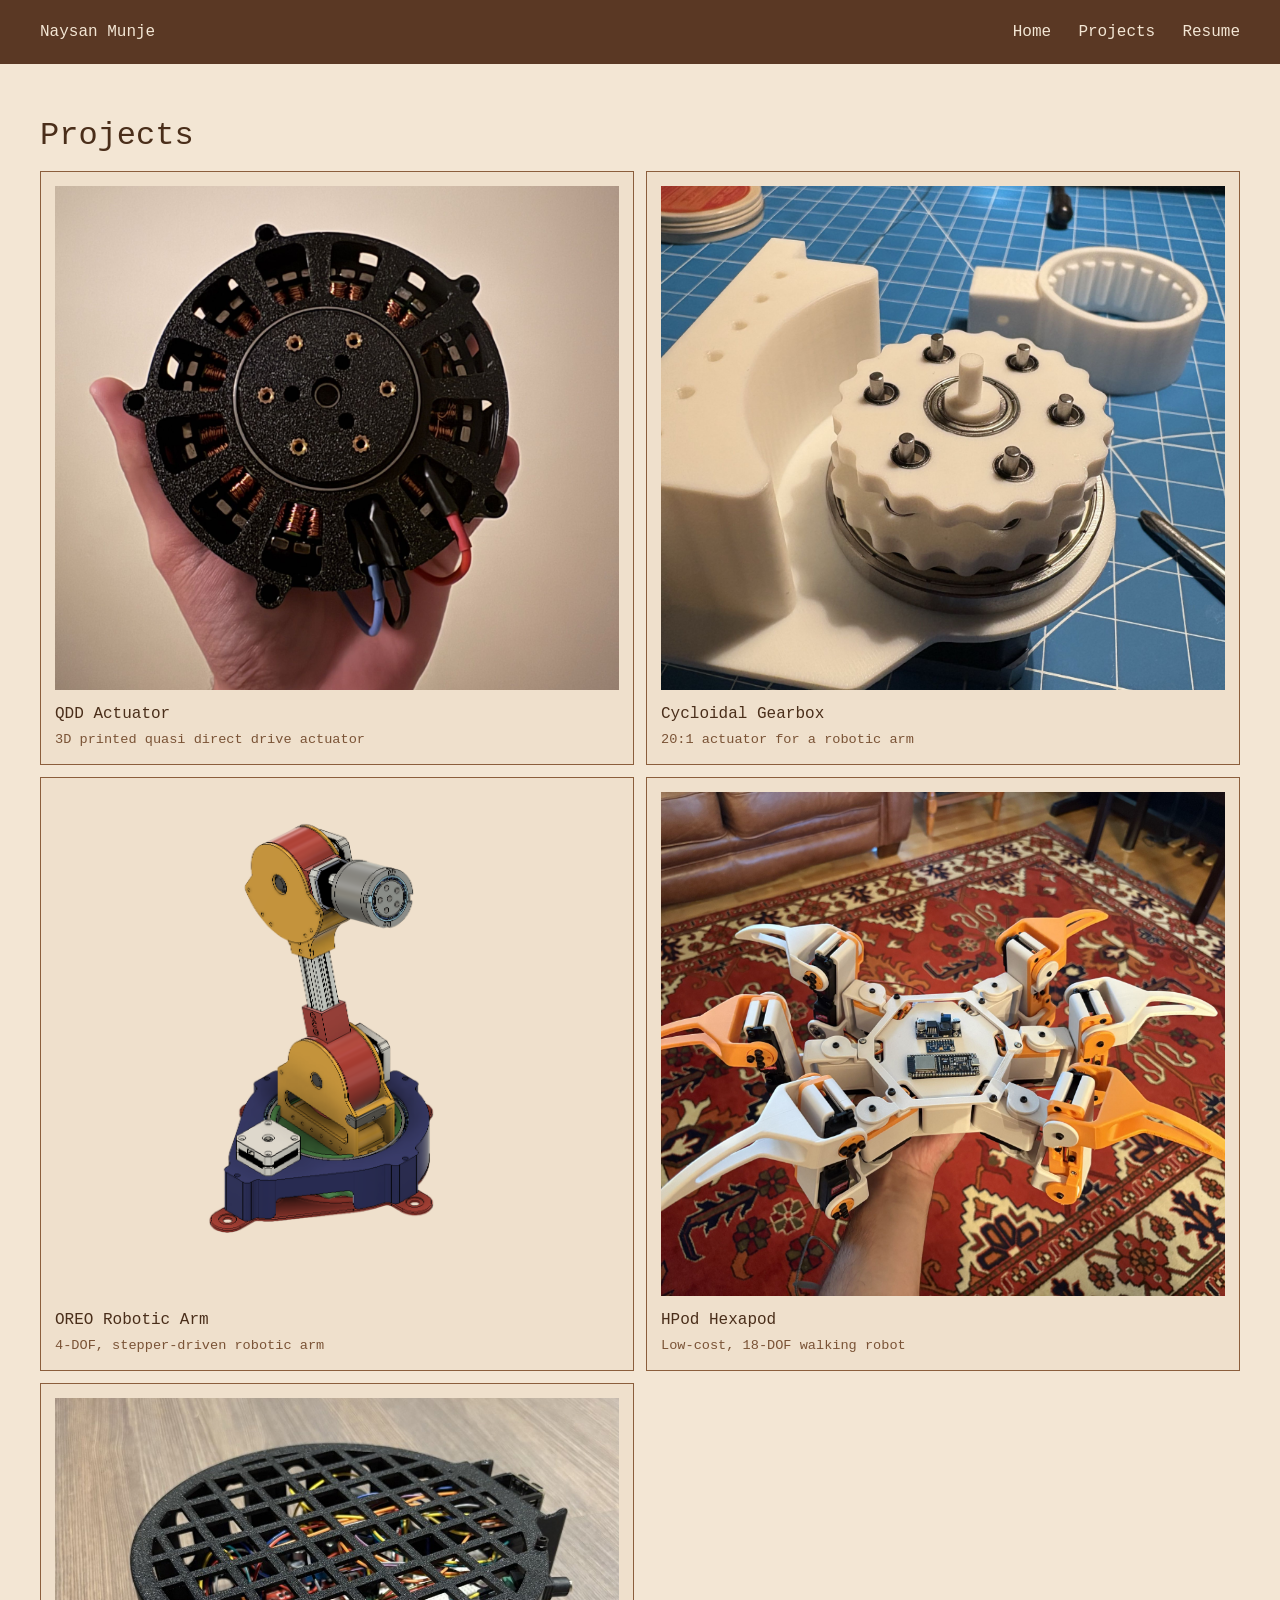
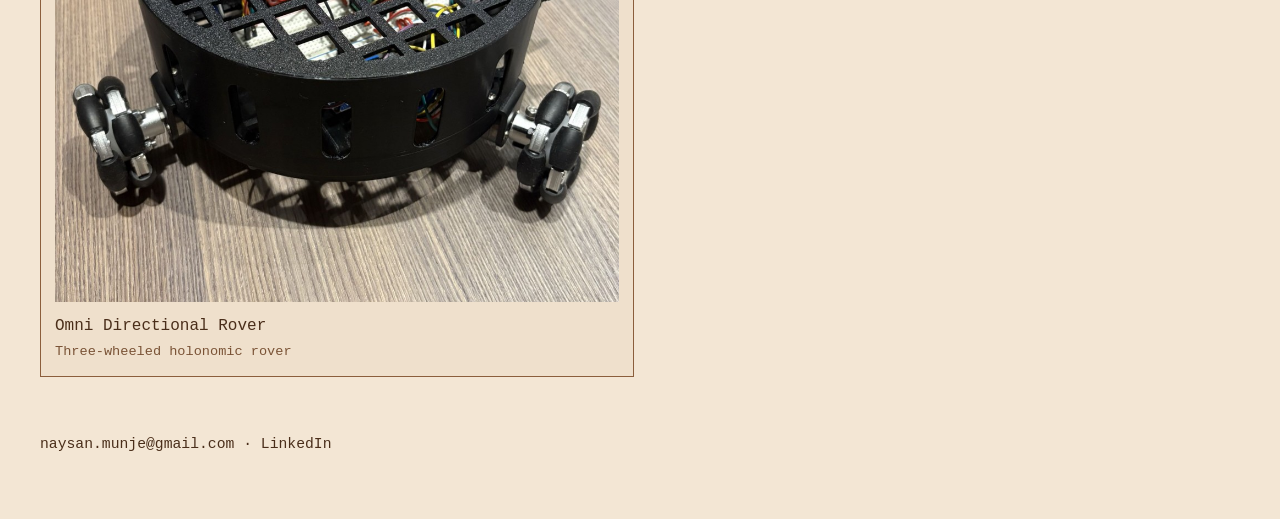
==== projects/index.html @ ae6cb7d8 "Add the QDD actuator project to the portfolio. Co-authored-by: Cursor <cursoragent@cursor.com>" ====
<!doctype html>
<html lang="en">
  <head>
    <meta charset="UTF-8" />
    <meta name="viewport" content="width=device-width, initial-scale=1.0" />
    <title>Projects — Naysan Munje</title>
    <link rel="stylesheet" href="../src/style.css?v=1793320318" />
  </head>
  <body>
    <div class="page">
      <header>
        <a class="logo" href="../index.html">Naysan Munje</a>
        <nav>
          <a href="../index.html">Home</a>
          <a href="../projects/index.html">Projects</a>
          <a href="../Naysan_Munje_Resume.pdf?v=3" target="_blank" rel="noopener">Resume</a>
        </nav>
      </header>

      <main>
        <h1>Projects</h1>
        <ul class="project-grid">
          <li>
            <a href="qdd-actuator/index.html">
              <span class="project-thumb"><img src="qdd-actuator/_docx_media/image12.png" alt="" /></span>
              <span class="title">QDD Actuator</span>
              <span class="subtitle">3D printed quasi direct drive actuator</span>
              <span class="preview">A nearly fully 3D printed quasi direct drive actuator with a hand wound BLDC motor and a 6:1 eccentric cycloidal planetary reduction.</span>
            </a>
          </li>
          <li>
            <a href="cycloidal-gearbox/index.html">
              <span class="project-thumb"><img src="cycloidal-gearbox/_docx_media/img04.png" alt="" /></span>
              <span class="title">Cycloidal Gearbox</span>
              <span class="subtitle">20:1 actuator for a robotic arm</span>
              <span class="preview">A compact, low backlash, 3D printed 20:1 gearbox designed for my robotic arm.</span>
            </a>
          </li>
          <li>
            <a href="oreo-robot-arm/index.html">
              <span class="project-thumb"><img src="oreo-robot-arm/_docx_media/img02.png" alt="" /></span>
              <span class="title">OREO Robotic Arm</span>
              <span class="subtitle">4-DOF, stepper-driven robotic arm</span>
              <span class="preview">OREO is a 4 degree of freedom robotic arm built from repurposed 3D printer parts, custom cycloidal gearboxes, and 3D printed components.</span>
            </a>
          </li>
          <li>
            <a href="hexapod/index.html">
              <span class="project-thumb"><img src="hexapod/_docx_media/img01.png" alt="" /></span>
              <span class="title">HPod Hexapod</span>
              <span class="subtitle">Low-cost, 18-DOF walking robot</span>
              <span class="preview">HPod is a low cost, six legged robot made with 3D printed parts and 18 servo motors, controlled wirelessly with an ESP32.</span>
            </a>
          </li>
          <li>
            <a href="omni-directional-rover/index.html">
              <span class="project-thumb"><img src="omni-directional-rover/_docx_media/cover.jpg" alt="" /></span>
              <span class="title">Omni Directional Rover</span>
              <span class="subtitle">Three-wheeled holonomic rover</span>
              <span class="preview">A three-wheeled rover with omnidirectional wheels, encoder motors, and Wi-Fi control on an ESP32.</span>
            </a>
          </li>
        </ul>
      </main>

      <footer>
        <a href="mailto:naysan.munje@gmail.com">naysan.munje@gmail.com</a> <a href="https://www.linkedin.com/in/naysan-munje-257455286/" target="_blank" rel="noopener">LinkedIn</a>
      </footer>
    </div>
  </body>
</html>
---- src/style.css ----
* {
  box-sizing: border-box;
}

html,
body {
  margin: 0;
  background: #f3e6d4;
  color: #4a2e1a;
  font-family: ui-monospace, "Cascadia Code", "Segoe UI Mono", Consolas, "Liberation Mono", Menlo, monospace;
  font-size: 16px;
  line-height: 1.5;
}

a {
  color: #4a2e1a;
}

img {
  max-width: 100%;
  height: auto;
  vertical-align: middle;
}

.page {
  width: min(1200px, calc(100% - 80px));
  margin: 0 auto;
  padding: 0 0 64px;
}

header {
  display: flex;
  justify-content: space-between;
  align-items: baseline;
  width: 100vw;
  margin-left: calc(50% - 50vw);
  padding: 20px max(40px, calc((100vw - 1200px) / 2));
  margin-bottom: 48px;
  background: #5a3824;
  color: #f3e6d4;
}

.logo {
  color: inherit;
  text-decoration: none;
  font-size: 1rem;
}

nav {
  font-size: 1rem;
}

nav a {
  margin-left: 1.1em;
  color: inherit;
  text-decoration: none;
}

nav a:hover {
  text-decoration: underline;
}

h1 {
  margin: 0 0 0.35em;
  font-size: 2rem;
  font-weight: normal;
}

h2 {
  margin: 2em 0 0.6em;
  color: #2f1b0f;
  font-size: 1.3rem;
  font-weight: normal;
}

.role {
  margin: 0 0 1.4em;
  font-style: italic;
}

p {
  margin: 0 0 1em;
}

.links {
  margin: 1.4em 0 0;
}

.links a + a::before {
  content: " · ";
}

.contact-list {
  margin: 2.4em 0 0;
  padding-left: 1.2em;
}

.contact-list li {
  margin: 0.35em 0;
}

.project-grid {
  display: grid;
  grid-template-columns: repeat(2, 1fr);
  gap: 12px;
  margin: 0;
  padding: 0;
  list-style: none;
}

.project-grid li {
  position: relative;
}

.project-grid a {
  display: flex;
  flex-direction: column;
  justify-content: flex-end;
  aspect-ratio: 1;
  padding: 14px;
  border: 1px solid #8b5e3c;
  background: #efe0cc;
  text-decoration: none;
}

.project-thumb {
  flex: 1;
  min-height: 0;
  margin-bottom: 12px;
  overflow: hidden;
}

.project-thumb img {
  width: 100%;
  height: 100%;
  object-fit: cover;
  transition: transform 180ms ease;
}

.project-grid a:hover .project-thumb img,
.project-grid a:focus-visible .project-thumb img {
  transform: scale(1.05);
}

.project-grid .preview {
  display: none;
  position: absolute;
  left: 0;
  right: 0;
  top: 100%;
  z-index: 2;
  margin-top: -1px;
  padding: 12px 14px;
  border: 1px solid #8b5e3c;
  background: #e6d3bb;
  font-size: 0.85em;
  line-height: 1.4;
}

@media (hover: hover) {
  .project-grid li:hover .preview,
  .project-grid li:focus-within .preview {
    display: block;
  }
}

.project-grid .title {
  display: block;
}

.project-grid .subtitle {
  display: block;
  margin-top: 0.25em;
  color: #7a5336;
  font-size: 0.85em;
}

@media (max-width: 800px) {
  .project-grid {
    grid-template-columns: 1fr 1fr;
  }
}

.date {
  color: #7a5336;
  font-size: 0.92em;
}

article h1 {
  margin-bottom: 0.15em;
}

article h2 {
  margin: 1.35em 0 0.4em;
}

article h3 {
  margin: 1em 0 0.35em;
  color: #4a2e1a;
  font-size: 1.05rem;
  font-weight: normal;
}

article p {
  margin-bottom: 0.7em;
}

article ul {
  margin-top: 0.4em;
  margin-bottom: 0.8em;
}

article .date {
  display: block;
  margin-bottom: 1em;
}

figure {
  margin: 0.8em 0;
}

figcaption {
  margin-top: 0.4em;
  font-size: 0.88em;
  color: #7a5336;
}

article img {
  max-width: 100%;
}

.media-below {
  max-width: 850px;
  margin: 0.8em auto;
}

.media-below img {
  width: 100%;
}

.media-gallery {
  display: grid;
  grid-template-columns: 1fr 1fr;
  gap: 1rem;
  align-items: center;
  max-width: 950px;
  margin: 0.8em auto;
}

.media-gallery img {
  width: 100%;
}

.text-columns {
  display: grid;
  grid-template-columns: 1fr 1fr;
  gap: 2rem;
}

.text-columns h2 {
  margin-top: 1.35em;
}

.media-gallery-equal img {
  aspect-ratio: 3 / 4;
  height: 100%;
  object-fit: cover;
  object-position: center;
}

.media-gallery-compact {
  grid-template-columns: 1fr 1fr;
  max-width: 520px;
}

.media-gallery-compact img {
  aspect-ratio: 1;
  object-fit: contain;
}

.grid-with-image {
  display: grid;
  grid-template-columns: minmax(0, 520px) minmax(0, 380px);
  gap: 1.25rem;
  align-items: center;
  max-width: 920px;
  margin: 0.8em auto;
}

.grid-with-image .media-gallery {
  margin: 0;
}

.grid-side-image {
  width: 100%;
  max-height: 520px;
  object-fit: contain;
}

.media-gallery-contained img {
  aspect-ratio: 4 / 3;
  object-fit: contain;
}

.media-gallery-grid3 {
  grid-template-columns: repeat(3, 1fr);
  max-width: 680px;
  gap: 0.55rem;
}

.media-gallery-grid3 img {
  width: 100%;
  height: auto;
  object-fit: contain;
}

.media-gallery-small-second img:last-child {
  width: 70%;
  justify-self: center;
}

.beside {
  display: grid;
  grid-template-columns: 1.4fr 1fr;
  gap: 0.75rem;
  align-items: start;
  margin: 0.8em 0;
}

.beside-left .beside-media {
  order: -1;
}

.beside-left {
  grid-template-columns: 0.85fr 1.15fr;
}

.beside-media img {
  width: 100%;
}

.beside-media img + img {
  margin-top: 0.6rem;
}

.beside:has(.beside-media img[src$="img05.png"]) {
  grid-template-columns: max-content minmax(260px, 500px);
  justify-content: start;
  gap: 0.5rem;
}

.beside:has(.beside-media img[src$="esp32-transparent.png"]) {
  grid-template-columns: max-content minmax(300px, 440px);
  justify-content: start;
  gap: 1rem;
}

.beside:has(.beside-media img[src$="esp32-transparent.png"]) .beside-media {
  display: grid;
  grid-template-columns: 1fr 1fr;
  gap: 0.6rem;
  align-items: center;
}

.beside:has(.beside-media img[src$="esp32-transparent.png"]) .beside-media img {
  height: 180px;
  object-fit: contain;
}

.beside:has(.beside-media img[src$="esp32-transparent.png"]) .beside-media img + img {
  margin-top: 0;
}

.beside-media img[src$="img04.png"] {
  aspect-ratio: 1.12 / 1;
  object-fit: cover;
  object-position: center;
}

.beside-media img[src$="img07.png"] {
  max-height: 420px;
  object-fit: contain;
}

iframe {
  width: 100%;
  aspect-ratio: 16 / 9;
  border: 0;
  margin: 0.8em 0;
}

@media (max-width: 640px) {
  .page {
    width: min(100% - 40px, 1200px);
  }

  header {
    padding-inline: 20px;
  }

  .project-grid {
    grid-template-columns: 1fr;
  }

  .beside {
    grid-template-columns: 1fr;
  }

  .beside:has(.beside-media img[src$="img05.png"]) {
    grid-template-columns: 1fr;
  }

  .beside:has(.beside-media img[src$="esp32-transparent.png"]) {
    grid-template-columns: 1fr;
  }

  .media-gallery {
    grid-template-columns: 1fr;
  }

  .text-columns {
    grid-template-columns: 1fr;
    gap: 0;
  }

  .media-gallery-compact {
    grid-template-columns: 1fr 1fr;
  }

  .media-gallery-grid3 {
    grid-template-columns: repeat(3, 1fr);
  }

  .grid-with-image {
    grid-template-columns: 1fr;
  }

  .beside-left .beside-media {
    order: 0;
  }
}

footer {
  margin-top: 56px;
  font-size: 0.92rem;
}

footer a {
  text-decoration: none;
}

footer a + a::before {
  content: " · ";
}

footer a:hover {
  text-decoration: underline;
}
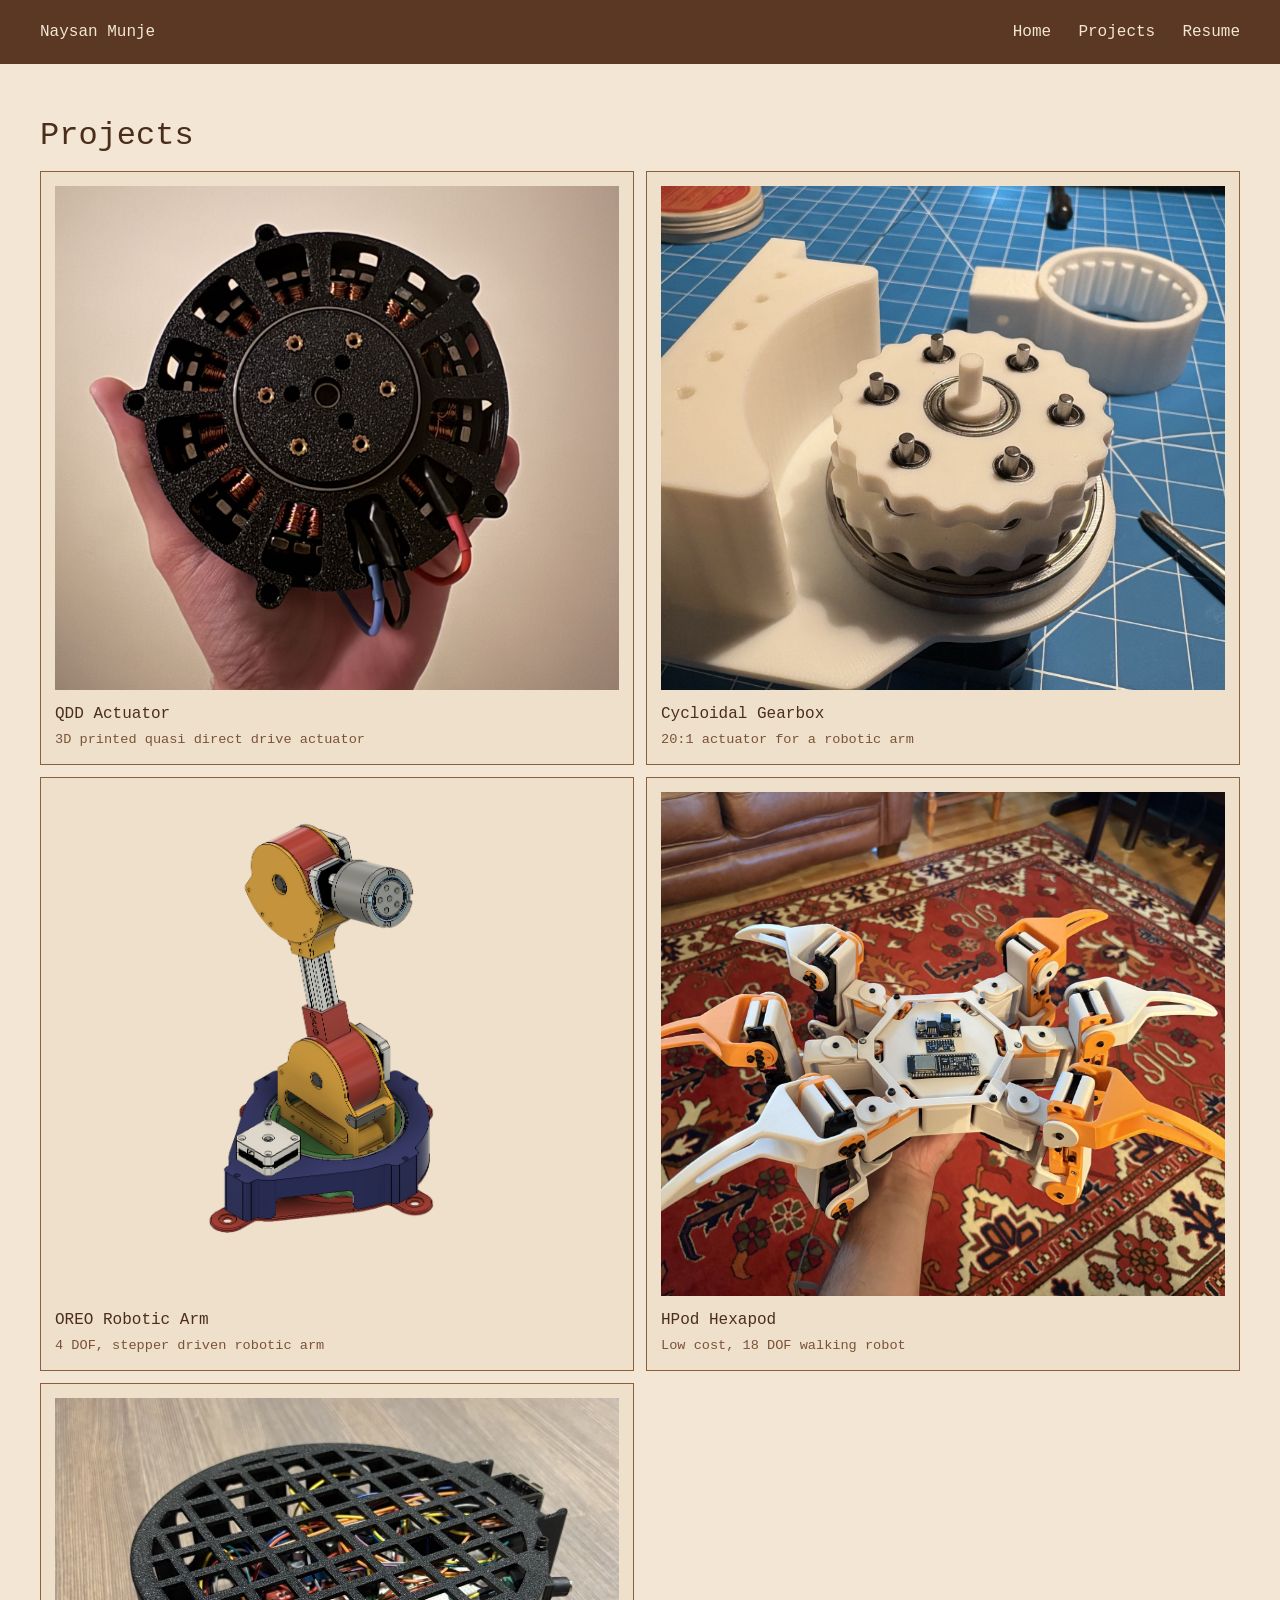
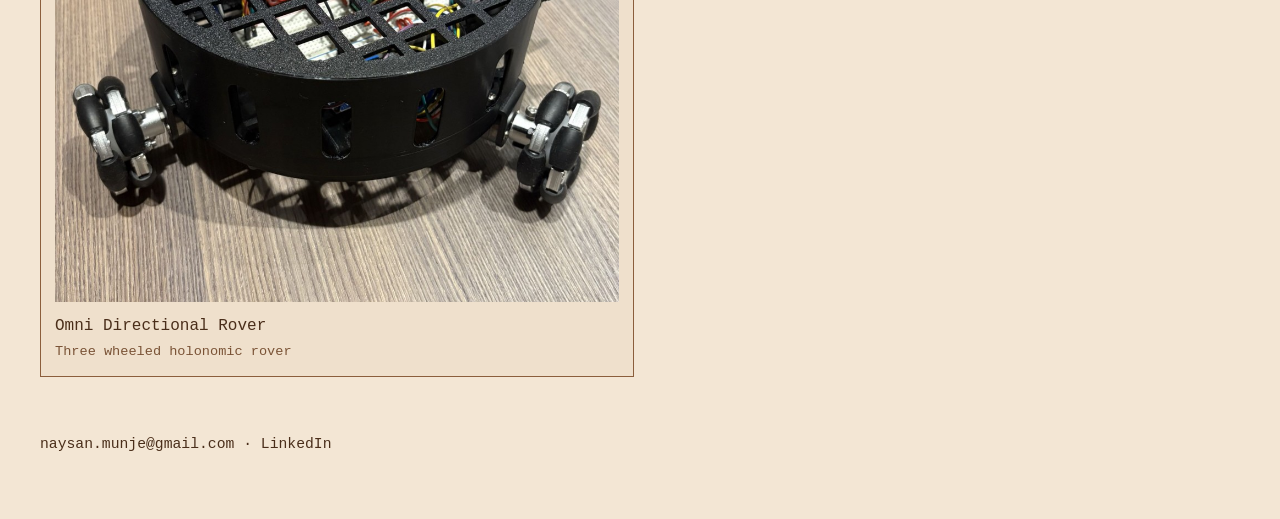
==== commit 996323b5: "Remove hyphens from the project card descriptions. Co-authored-by: Cursor <cursoragent@cursor.com>" ====
--- a/projects/index.html
+++ b/projects/index.html
@@ -4,7 +4,7 @@
     <meta charset="UTF-8" />
     <meta name="viewport" content="width=device-width, initial-scale=1.0" />
     <title>Projects — Naysan Munje</title>
-    <link rel="stylesheet" href="../src/style.css?v=1793320318" />
+    <link rel="stylesheet" href="../src/style.css?v=1793333572" />
   </head>
   <body>
     <div class="page">
@@ -40,7 +40,7 @@
             <a href="oreo-robot-arm/index.html">
               <span class="project-thumb"><img src="oreo-robot-arm/_docx_media/img02.png" alt="" /></span>
               <span class="title">OREO Robotic Arm</span>
-              <span class="subtitle">4-DOF, stepper-driven robotic arm</span>
+              <span class="subtitle">4 DOF, stepper driven robotic arm</span>
               <span class="preview">OREO is a 4 degree of freedom robotic arm built from repurposed 3D printer parts, custom cycloidal gearboxes, and 3D printed components.</span>
             </a>
           </li>
@@ -48,7 +48,7 @@
             <a href="hexapod/index.html">
               <span class="project-thumb"><img src="hexapod/_docx_media/img01.png" alt="" /></span>
               <span class="title">HPod Hexapod</span>
-              <span class="subtitle">Low-cost, 18-DOF walking robot</span>
+              <span class="subtitle">Low cost, 18 DOF walking robot</span>
               <span class="preview">HPod is a low cost, six legged robot made with 3D printed parts and 18 servo motors, controlled wirelessly with an ESP32.</span>
             </a>
           </li>
@@ -56,8 +56,8 @@
             <a href="omni-directional-rover/index.html">
               <span class="project-thumb"><img src="omni-directional-rover/_docx_media/cover.jpg" alt="" /></span>
               <span class="title">Omni Directional Rover</span>
-              <span class="subtitle">Three-wheeled holonomic rover</span>
-              <span class="preview">A three-wheeled rover with omnidirectional wheels, encoder motors, and Wi-Fi control on an ESP32.</span>
+              <span class="subtitle">Three wheeled holonomic rover</span>
+              <span class="preview">A three wheeled rover with omnidirectional wheels, encoder motors, and WiFi control on an ESP32.</span>
             </a>
           </li>
         </ul>
--- a/src/style.css
+++ b/src/style.css
@@ -175,6 +175,21 @@
   font-size: 0.85em;
 }
 
+.see-all {
+  display: block;
+  margin-top: 12px;
+  padding: 14px;
+  border: 1px solid #8b5e3c;
+  background: #efe0cc;
+  text-align: center;
+  text-decoration: none;
+}
+
+.see-all:hover,
+.see-all:focus-visible {
+  background: #e6d3bb;
+}
+
 @media (max-width: 800px) {
   .project-grid {
     grid-template-columns: 1fr 1fr;
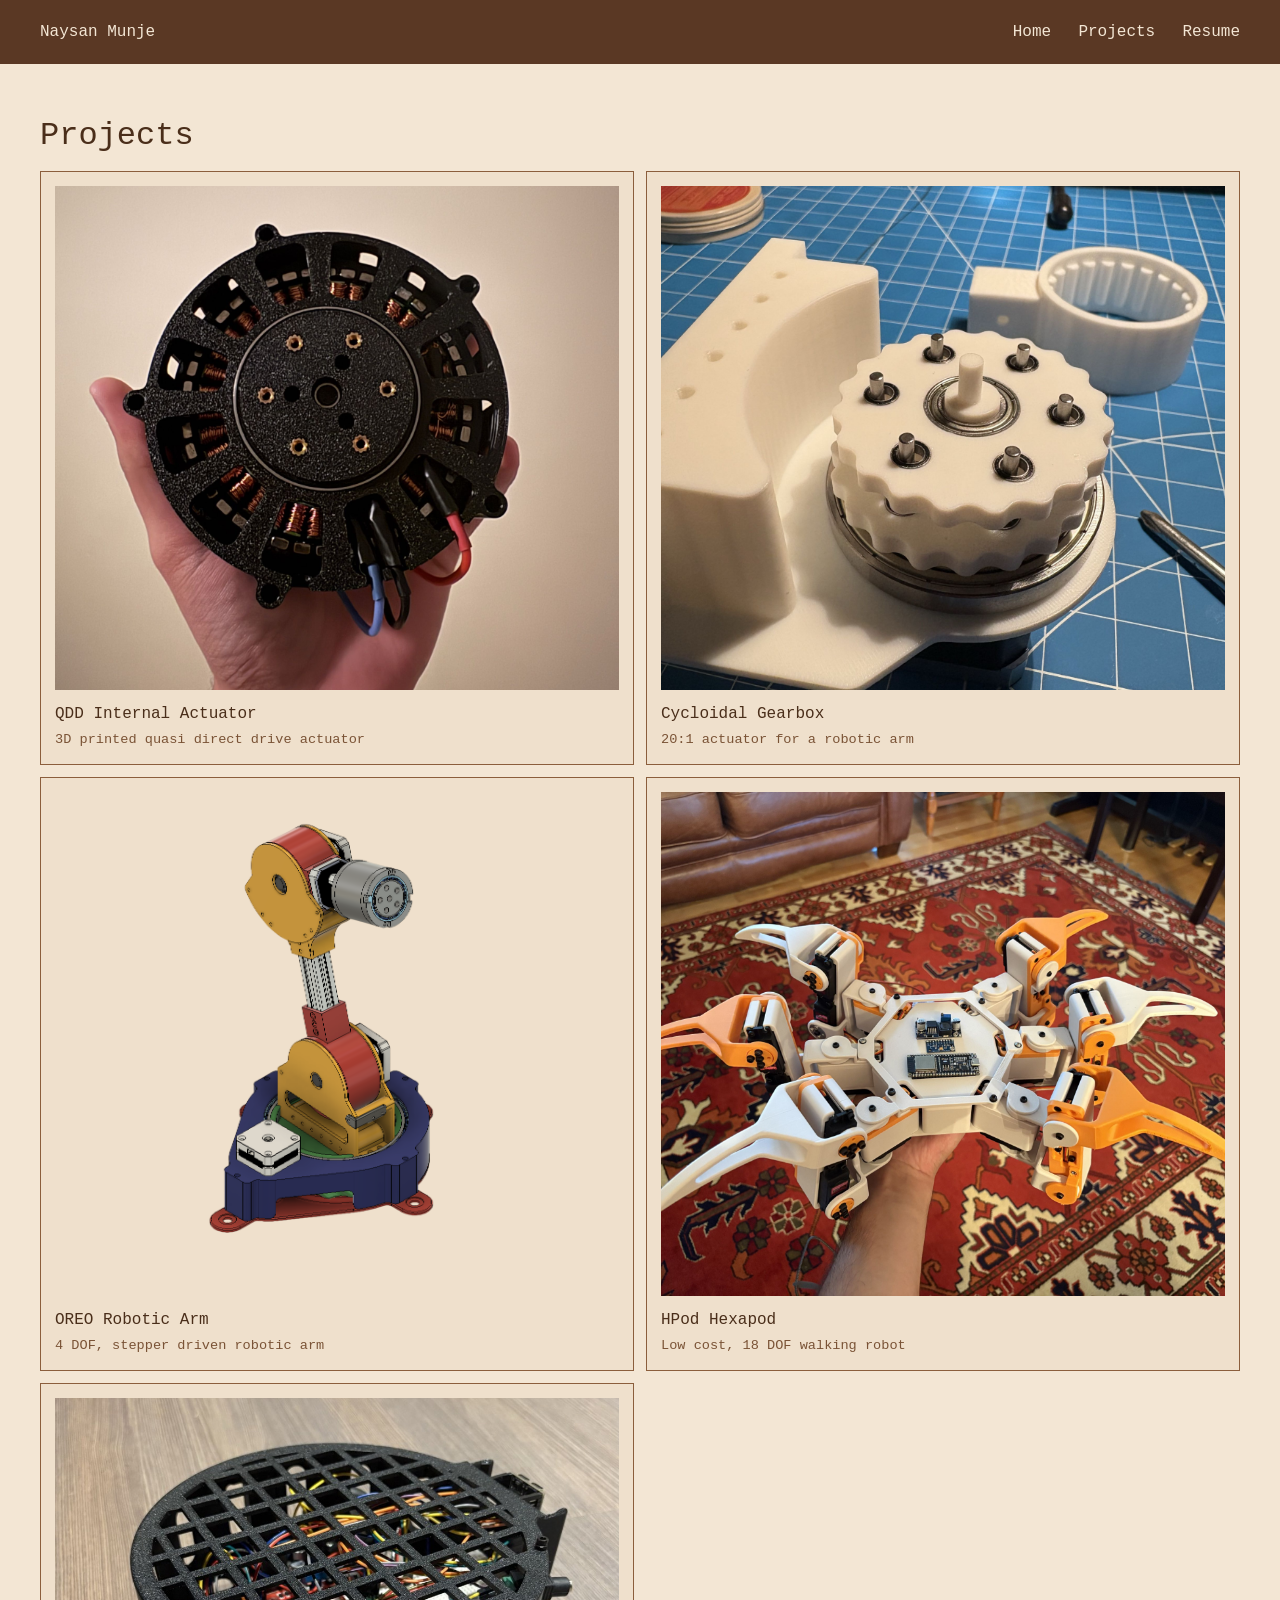
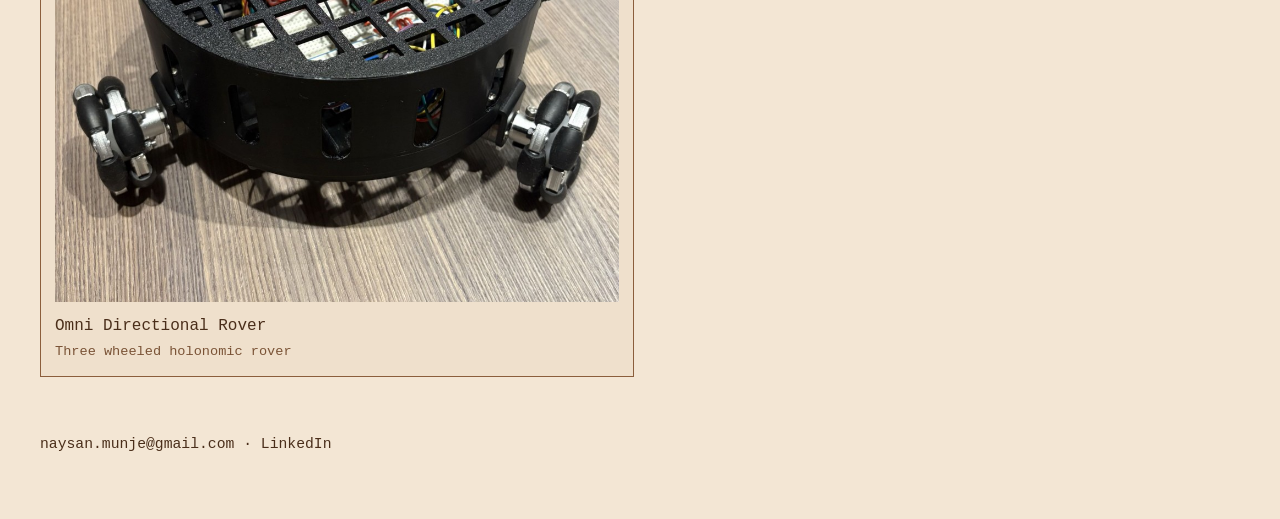
==== commit 39162dc8: "Rename the QDD project and clarify that it is an internal actuator. Co-authored-by: Cursor <cursorag" ====
--- a/projects/index.html
+++ b/projects/index.html
@@ -23,7 +23,7 @@
           <li>
             <a href="qdd-actuator/index.html">
               <span class="project-thumb"><img src="qdd-actuator/_docx_media/image12.png" alt="" /></span>
-              <span class="title">QDD Actuator</span>
+              <span class="title">QDD Internal Actuator</span>
               <span class="subtitle">3D printed quasi direct drive actuator</span>
               <span class="preview">A nearly fully 3D printed quasi direct drive actuator with a hand wound BLDC motor and a 6:1 eccentric cycloidal planetary reduction.</span>
             </a>
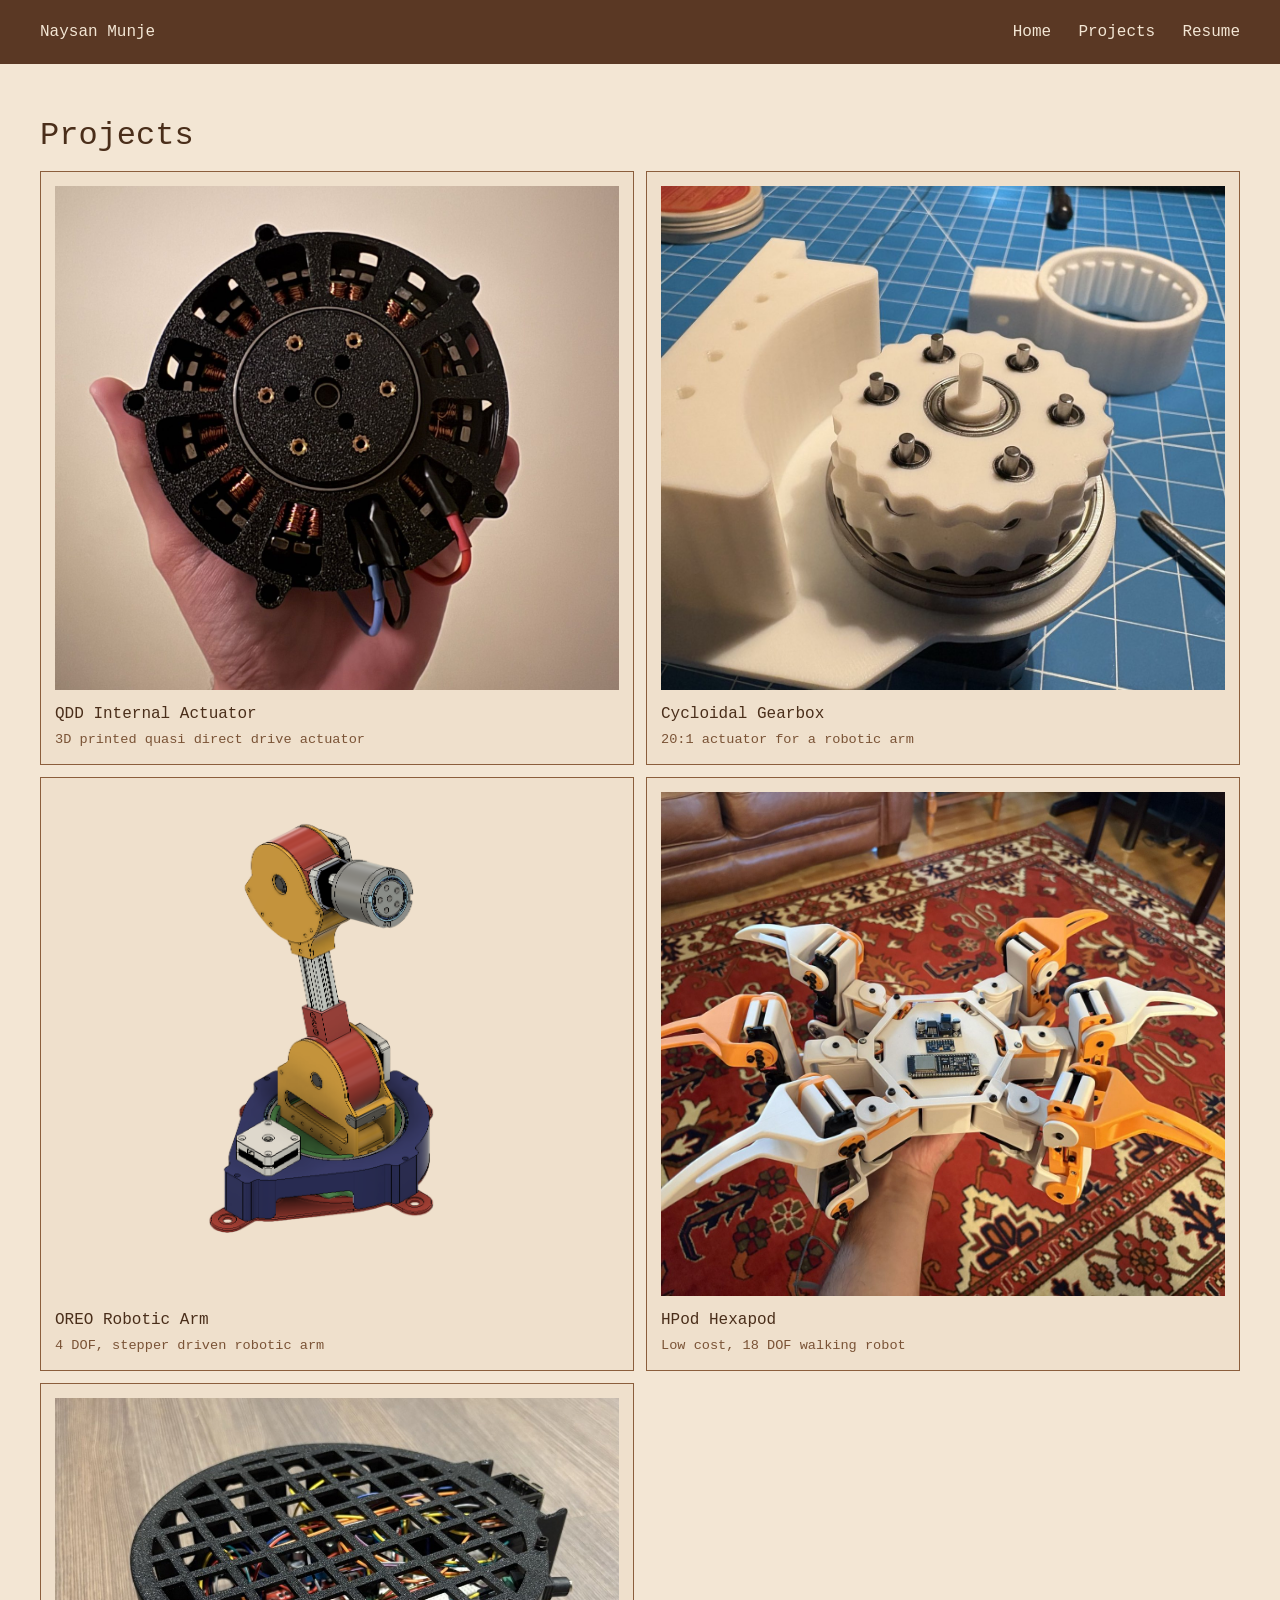
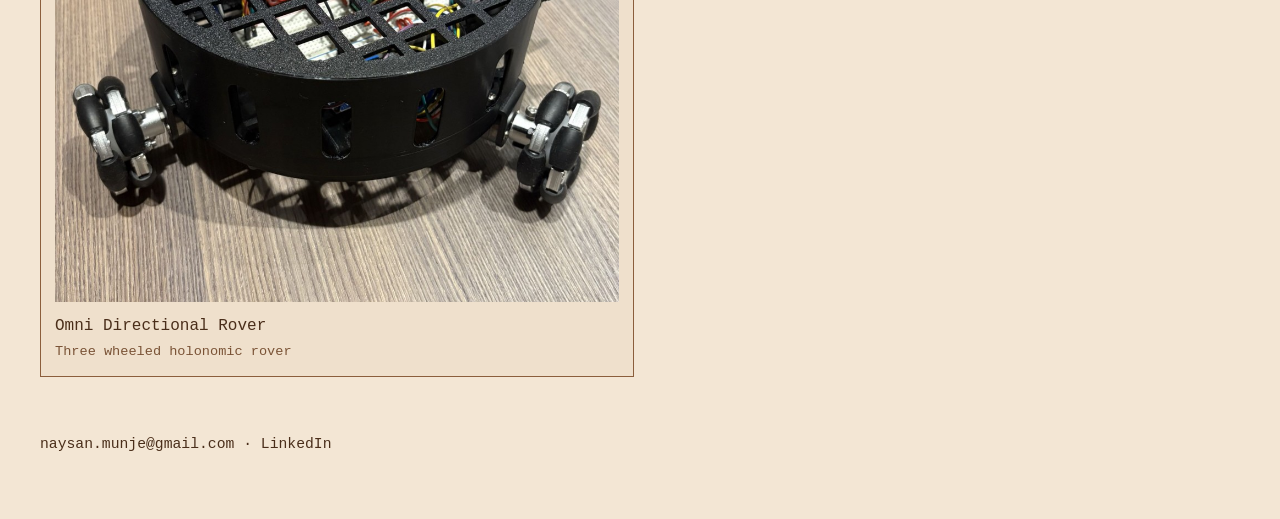
==== commit 665f19b7: "Compress project photos so pages load faster. Co-authored-by: Cursor <cursoragent@cursor.com>" ====
--- a/projects/index.html
+++ b/projects/index.html
@@ -4,7 +4,7 @@
     <meta charset="UTF-8" />
     <meta name="viewport" content="width=device-width, initial-scale=1.0" />
     <title>Projects — Naysan Munje</title>
-    <link rel="stylesheet" href="../src/style.css?v=1793333572" />
+    <link rel="stylesheet" href="../src/style.css?v=1794186620" />
   </head>
   <body>
     <div class="page">
@@ -22,7 +22,7 @@
         <ul class="project-grid">
           <li>
             <a href="qdd-actuator/index.html">
-              <span class="project-thumb"><img src="qdd-actuator/_docx_media/image12.png" alt="" /></span>
+              <span class="project-thumb"><img src="qdd-actuator/_docx_media/image12.jpg" alt="" loading="lazy" decoding="async" /></span>
               <span class="title">QDD Internal Actuator</span>
               <span class="subtitle">3D printed quasi direct drive actuator</span>
               <span class="preview">A nearly fully 3D printed quasi direct drive actuator with a hand wound BLDC motor and a 6:1 eccentric cycloidal planetary reduction.</span>
@@ -30,7 +30,7 @@
           </li>
           <li>
             <a href="cycloidal-gearbox/index.html">
-              <span class="project-thumb"><img src="cycloidal-gearbox/_docx_media/img04.png" alt="" /></span>
+              <span class="project-thumb"><img src="cycloidal-gearbox/_docx_media/img04.jpg" alt="" loading="lazy" decoding="async" /></span>
               <span class="title">Cycloidal Gearbox</span>
               <span class="subtitle">20:1 actuator for a robotic arm</span>
               <span class="preview">A compact, low backlash, 3D printed 20:1 gearbox designed for my robotic arm.</span>
@@ -38,7 +38,7 @@
           </li>
           <li>
             <a href="oreo-robot-arm/index.html">
-              <span class="project-thumb"><img src="oreo-robot-arm/_docx_media/img02.png" alt="" /></span>
+              <span class="project-thumb"><img src="oreo-robot-arm/_docx_media/img02.png" alt="" loading="lazy" decoding="async" /></span>
               <span class="title">OREO Robotic Arm</span>
               <span class="subtitle">4 DOF, stepper driven robotic arm</span>
               <span class="preview">OREO is a 4 degree of freedom robotic arm built from repurposed 3D printer parts, custom cycloidal gearboxes, and 3D printed components.</span>
@@ -46,7 +46,7 @@
           </li>
           <li>
             <a href="hexapod/index.html">
-              <span class="project-thumb"><img src="hexapod/_docx_media/img01.png" alt="" /></span>
+              <span class="project-thumb"><img src="hexapod/_docx_media/img01.jpg" alt="" loading="lazy" decoding="async" /></span>
               <span class="title">HPod Hexapod</span>
               <span class="subtitle">Low cost, 18 DOF walking robot</span>
               <span class="preview">HPod is a low cost, six legged robot made with 3D printed parts and 18 servo motors, controlled wirelessly with an ESP32.</span>
@@ -54,7 +54,7 @@
           </li>
           <li>
             <a href="omni-directional-rover/index.html">
-              <span class="project-thumb"><img src="omni-directional-rover/_docx_media/cover.jpg" alt="" /></span>
+              <span class="project-thumb"><img src="omni-directional-rover/_docx_media/cover.jpg" alt="" loading="lazy" decoding="async" /></span>
               <span class="title">Omni Directional Rover</span>
               <span class="subtitle">Three wheeled holonomic rover</span>
               <span class="preview">A three wheeled rover with omnidirectional wheels, encoder motors, and WiFi control on an ESP32.</span>
--- a/src/style.css
+++ b/src/style.css
@@ -386,7 +386,7 @@
   margin-top: 0;
 }
 
-.beside-media img[src$="img04.png"] {
+.beside-media img[src$="img04.jpg"] {
   aspect-ratio: 1.12 / 1;
   object-fit: cover;
   object-position: center;
